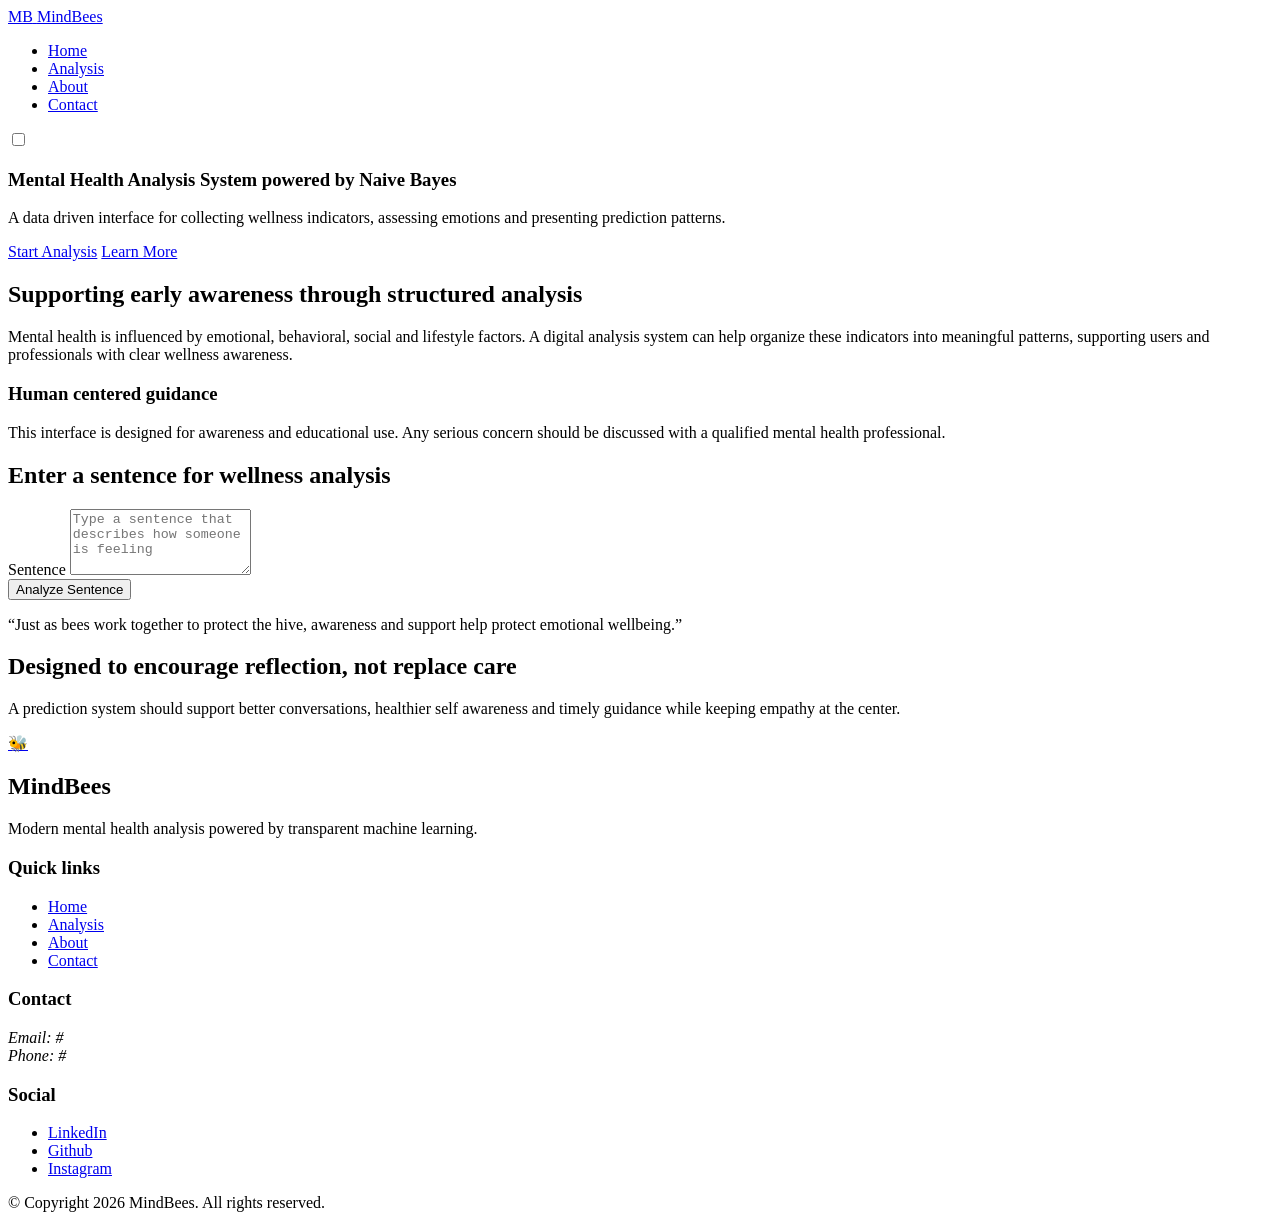
==== index.html @ 86366a74 "Git visibility fix No version changes - remains ad v1.4" ====
<!doctype html>
<html lang="en">
  <!-------------------- HEADER -------------------->
  <head>
    <meta charset="UTF-8" />
    <meta name="viewport" content="width=device-width, initial-scale=1.0" />
    <meta
      name="description"
      content="Mental Health Analysis System powered by a Naive Bayes Classifier."
    />
    <title>MindBees</title>
    <link rel="preconnect" href="https://fonts.googleapis.com" />
    <link rel="preconnect" href="https://fonts.gstatic.com" crossorigin />
    <link
      href="https://fonts.googleapis.com/css2?family=DynaPuff:wght@400..700&display=swap"
      rel="stylesheet"
    />
    <link rel="preconnect" href="https://fonts.googleapis.com" />
    <link rel="preconnect" href="https://fonts.gstatic.com" crossorigin />
    <link
      href="https://fonts.googleapis.com/css2?family=Poppins:ital,wght@0,100;0,200;0,300;0,400;0,500;0,600;0,700;0,800;0,900;1,100;1,200;1,300;1,400;1,500;1,600;1,700;1,800;1,900&display=swap"
      rel="stylesheet"
    />
    <link rel="stylesheet" href="style.css" />
    <link rel="stylesheet" href="media-queries.css" />
    <link rel="stylesheet" href="toggle-theme.css" />
  </head>
  <body>
    <header class="site-header">
      <nav class="nav container" aria-label="Main navigation">
        <a href="#" class="logo" aria-label="MindBees home">
          <span class="logo-mark" id="sarvam-main">MB</span>
          <span id="sarvam-main">MindBees</span>
        </a>

        <ul class="nav-links">
          <li><a href="#home">Home</a></li>
          <li><a href="#analysis">Analysis</a></li>
          <li><a href="#about">About</a></li>
          <li><a href="#contact">Contact</a></li>
        </ul>

        <input type="checkbox" id="theme-toggle" class="theme-toggle-input" />
        <label
          for="theme-toggle"
          class="theme-toggle-control"
          aria-label="Toggle dark theme"
        >
          <span class="theme-toggle-icon"></span>
        </label>
      </nav>
    </header>
    <!-------------------- BODY -------------------->
    <main>
      <section class="hero section" id="home">
        <div class="container hero-grid">
          <article class="hero-content">
            <h1>
              <span class="hover-letter">M</span
              ><span class="hover-letter">e</span
              ><span class="hover-letter">n</span
              ><span class="hover-letter">t</span
              ><span class="hover-letter">a</span
              ><span class="hover-letter">l</span>
              <span class="hover-letter">H</span
              ><span class="hover-letter">e</span
              ><span class="hover-letter">a</span
              ><span class="hover-letter">l</span
              ><span class="hover-letter">t</span
              ><span class="hover-letter">h</span>
              <span class="hover-letter">A</span
              ><span class="hover-letter">n</span
              ><span class="hover-letter">a</span
              ><span class="hover-letter">l</span
              ><span class="hover-letter">y</span
              ><span class="hover-letter">s</span
              ><span class="hover-letter">i</span
              ><span class="hover-letter">s</span>
              <span class="hover-letter">S</span
              ><span class="hover-letter">y</span
              ><span class="hover-letter">s</span
              ><span class="hover-letter">t</span
              ><span class="hover-letter">e</span
              ><span class="hover-letter">m</span>
              <span class="hover-letter">p</span
              ><span class="hover-letter">o</span
              ><span class="hover-letter">w</span
              ><span class="hover-letter">e</span
              ><span class="hover-letter">r</span
              ><span class="hover-letter">e</span
              ><span class="hover-letter">d</span>
              <span class="hover-letter">b</span
              ><span class="hover-letter">y</span>
              <span class="hover-letter">N</span
              ><span class="hover-letter">a</span
              ><span class="hover-letter">i</span
              ><span class="hover-letter">v</span
              ><span class="hover-letter">e</span>
              <span class="hover-letter">B</span
              ><span class="hover-letter">a</span
              ><span class="hover-letter">y</span
              ><span class="hover-letter">e</span
              ><span class="hover-letter">s</span>
            </h1>
            <p class="hero-text">
              A data driven interface for collecting wellness indicators,
              assessing emotions and presenting prediction patterns.
            </p>
            <div class="button-group">
              <a href="#analysis" class="btn btn-primary">Start Analysis</a>
              <a href="#about" class="btn btn-secondary">Learn More</a>
            </div>
          </article>
        </div>
      </section>

      <section class="section overview-section" id="about">
        <div class="container split-layout">
          <article class="content-block">
            <h2>
              <span class="hover-letter">S</span
              ><span class="hover-letter">u</span
              ><span class="hover-letter">p</span
              ><span class="hover-letter">p</span
              ><span class="hover-letter">o</span
              ><span class="hover-letter">r</span
              ><span class="hover-letter">t</span
              ><span class="hover-letter">i</span
              ><span class="hover-letter">n</span
              ><span class="hover-letter">g</span>
              <span class="hover-letter">e</span
              ><span class="hover-letter">a</span
              ><span class="hover-letter">r</span
              ><span class="hover-letter">l</span
              ><span class="hover-letter">y</span>
              <span class="hover-letter">a</span
              ><span class="hover-letter">w</span
              ><span class="hover-letter">a</span
              ><span class="hover-letter">r</span
              ><span class="hover-letter">e</span
              ><span class="hover-letter">n</span
              ><span class="hover-letter">e</span
              ><span class="hover-letter">s</span
              ><span class="hover-letter">s</span>
              <span class="hover-letter">t</span
              ><span class="hover-letter">h</span
              ><span class="hover-letter">r</span
              ><span class="hover-letter">o</span
              ><span class="hover-letter">u</span
              ><span class="hover-letter">g</span
              ><span class="hover-letter">h</span>
              <span class="hover-letter">s</span
              ><span class="hover-letter">t</span
              ><span class="hover-letter">r</span
              ><span class="hover-letter">u</span
              ><span class="hover-letter">c</span
              ><span class="hover-letter">t</span
              ><span class="hover-letter">u</span
              ><span class="hover-letter">r</span
              ><span class="hover-letter">e</span
              ><span class="hover-letter">d</span>
              <span class="hover-letter">a</span
              ><span class="hover-letter">n</span
              ><span class="hover-letter">a</span
              ><span class="hover-letter">l</span
              ><span class="hover-letter">y</span
              ><span class="hover-letter">s</span
              ><span class="hover-letter">i</span
              ><span class="hover-letter">s</span>
            </h2>
            <p>
              Mental health is influenced by emotional, behavioral, social and
              lifestyle factors. A digital analysis system can help organize
              these indicators into meaningful patterns, supporting users and
              professionals with clear wellness awareness.
            </p>
          </article>

          <aside class="wellness-note">
            <h3>Human centered guidance</h3>
            <p>
              This interface is designed for awareness and educational use. Any
              serious concern should be discussed with a qualified mental health
              professional.
            </p>
          </aside>
        </div>
      </section>

      <section class="section form-section" id="analysis">
        <div class="container analysis-grid">
          <article class="form-copy">
            <h2>
              <span class="hover-letter">E</span
              ><span class="hover-letter">n</span
              ><span class="hover-letter">t</span
              ><span class="hover-letter">e</span
              ><span class="hover-letter">r</span>
              <span class="hover-letter">a</span>
              <span class="hover-letter">s</span
              ><span class="hover-letter">e</span
              ><span class="hover-letter">n</span
              ><span class="hover-letter">t</span
              ><span class="hover-letter">e</span
              ><span class="hover-letter">n</span
              ><span class="hover-letter">c</span
              ><span class="hover-letter">e</span>
              <span class="hover-letter">f</span
              ><span class="hover-letter">o</span
              ><span class="hover-letter">r</span>
              <span class="hover-letter">w</span
              ><span class="hover-letter">e</span
              ><span class="hover-letter">l</span
              ><span class="hover-letter">l</span
              ><span class="hover-letter">n</span
              ><span class="hover-letter">e</span
              ><span class="hover-letter">s</span
              ><span class="hover-letter">s</span>
              <span class="hover-letter">a</span
              ><span class="hover-letter">n</span
              ><span class="hover-letter">a</span
              ><span class="hover-letter">l</span
              ><span class="hover-letter">y</span
              ><span class="hover-letter">s</span
              ><span class="hover-letter">i</span
              ><span class="hover-letter">s</span>
            </h2>
          </article>

          <article class="link-card">
            <form action="#" method="post" class="link-form">
              <div class="form-row">
                <label for="analysis-sentence">Sentence</label>
                <textarea
                  id="analysis-sentence"
                  name="analysis-sentence"
                  rows="4"
                  placeholder="Type a sentence that describes how someone is feeling"
                ></textarea>
              </div>

              <button type="submit" class="btn btn-primary form-button">
                Analyze Sentence
              </button>
            </form>
            <div class="analysis-result" aria-live="polite"></div>
          </article>
        </div>
      </section>

      <section class="section awareness-section">
        <div class="container awareness-grid">
          <article class="quote-card">
            <p>
              “Just as bees work together to protect the hive, awareness and
              support help protect emotional wellbeing.”
            </p>
          </article>

          <article class="awareness-card">
            <h2>
              <span class="hover-letter">D</span
              ><span class="hover-letter">e</span
              ><span class="hover-letter">s</span
              ><span class="hover-letter">i</span
              ><span class="hover-letter">g</span
              ><span class="hover-letter">n</span
              ><span class="hover-letter">e</span
              ><span class="hover-letter">d</span>
              <span class="hover-letter">t</span
              ><span class="hover-letter">o</span>
              <span class="hover-letter">e</span
              ><span class="hover-letter">n</span
              ><span class="hover-letter">c</span
              ><span class="hover-letter">o</span
              ><span class="hover-letter">u</span
              ><span class="hover-letter">r</span
              ><span class="hover-letter">a</span
              ><span class="hover-letter">g</span
              ><span class="hover-letter">e</span>
              <span class="hover-letter">r</span
              ><span class="hover-letter">e</span
              ><span class="hover-letter">f</span
              ><span class="hover-letter">l</span
              ><span class="hover-letter">e</span
              ><span class="hover-letter">c</span
              ><span class="hover-letter">t</span
              ><span class="hover-letter">i</span
              ><span class="hover-letter">o</span
              ><span class="hover-letter">n</span
              ><span class="hover-letter">,</span>
              <span class="hover-letter">n</span
              ><span class="hover-letter">o</span
              ><span class="hover-letter">t</span>
              <span class="hover-letter">r</span
              ><span class="hover-letter">e</span
              ><span class="hover-letter">p</span
              ><span class="hover-letter">l</span
              ><span class="hover-letter">a</span
              ><span class="hover-letter">c</span
              ><span class="hover-letter">e</span>
              <span class="hover-letter">c</span
              ><span class="hover-letter">a</span
              ><span class="hover-letter">r</span
              ><span class="hover-letter">e</span>
            </h2>
            <p>
              A prediction system should support better conversations, healthier
              self awareness and timely guidance while keeping empathy at the
              center.
            </p>
          </article>
        </div>
      </section>
    </main>

    <a href="#home" class="scroll-top" aria-label="Scroll to top">🐝</a>
    <!-------------------- FOOTER -------------------->
    <footer class="site-footer">
      <div class="container footer-grid">
        <section class="footer-brand">
          <h2>
            <span class="hover-letter">M</span
            ><span class="hover-letter">i</span
            ><span class="hover-letter">n</span
            ><span class="hover-letter">d</span
            ><span class="hover-letter">B</span
            ><span class="hover-letter">e</span
            ><span class="hover-letter">e</span
            ><span class="hover-letter">s</span>
          </h2>
          <p>
            Modern mental health analysis powered by transparent machine
            learning.
          </p>
        </section>

        <section>
          <h3>Quick links</h3>
          <ul class="footer-links">
            <li><a href="#home">Home</a></li>
            <li><a href="#analysis">Analysis</a></li>
            <li><a href="#about">About</a></li>
            <li><a href="#contact">Contact</a></li>
          </ul>
        </section>

        <section id="contact">
          <h3>Contact</h3>
          <address>
            Email: #<br />
            Phone: #
          </address>
        </section>

        <section>
          <h3>Social</h3>
          <ul class="footer-links">
            <li><a href="#">LinkedIn</a></li>
            <li><a href="#">Github</a></li>
            <li><a href="#">Instagram</a></li>
          </ul>
        </section>
      </div>

      <p class="copyright">© Copyright 2026 MindBees. All rights reserved.</p>
    </footer>
    <script src="script.js"></script>
  </body>
</html>
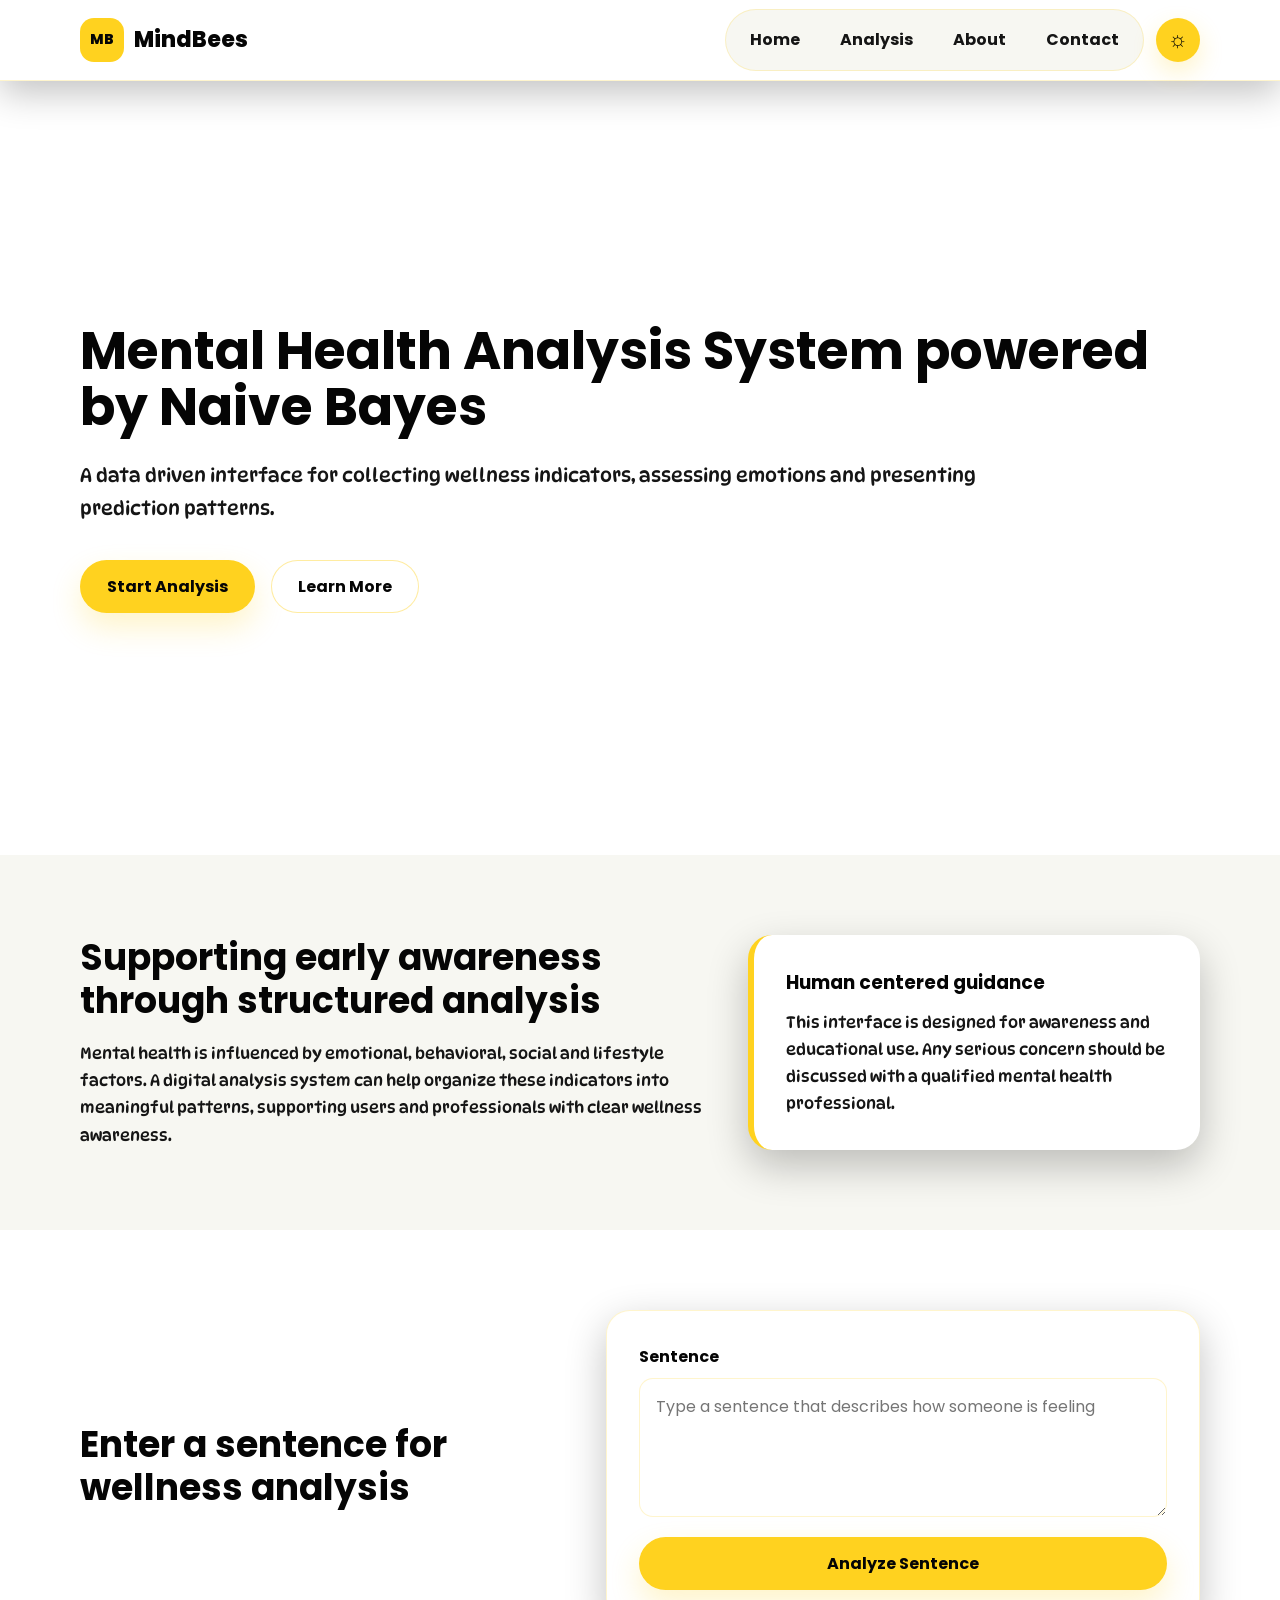
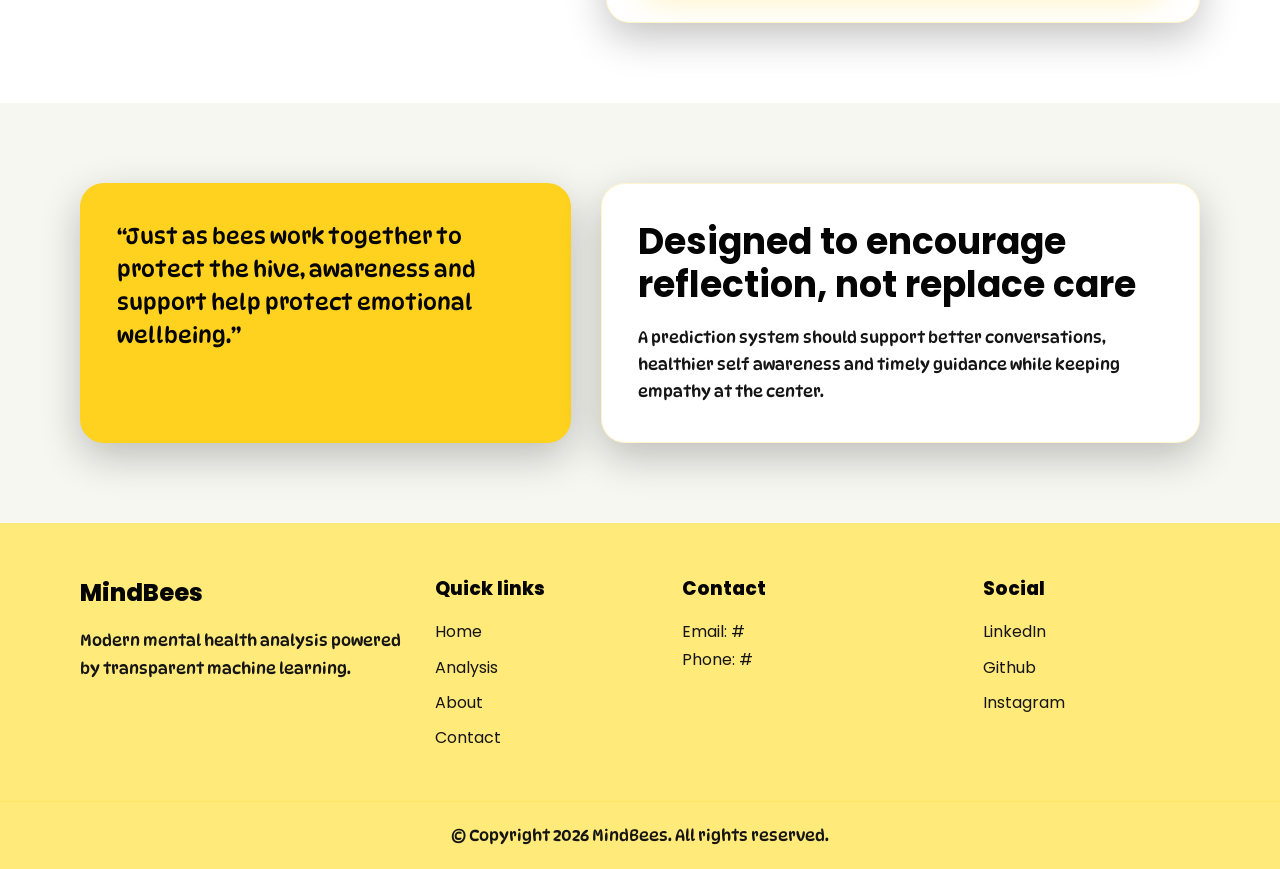
==== commit 11469f14: "Git visibility check -- v1.4 unchanged" ====
--- a/index.html
+++ b/index.html
@@ -21,9 +21,9 @@
       href="https://fonts.googleapis.com/css2?family=Poppins:ital,wght@0,100;0,200;0,300;0,400;0,500;0,600;0,700;0,800;0,900;1,100;1,200;1,300;1,400;1,500;1,600;1,700;1,800;1,900&display=swap"
       rel="stylesheet"
     />
-    <link rel="stylesheet" href="style.css" />
-    <link rel="stylesheet" href="media-queries.css" />
-    <link rel="stylesheet" href="toggle-theme.css" />
+    <link rel="stylesheet" href="FrontEnd/style.css" />
+    <link rel="stylesheet" href="FrontEnd/media-queries.css" />
+    <link rel="stylesheet" href="FrontEnd/toggle-theme.css" />
   </head>
   <body>
     <header class="site-header">
@@ -243,7 +243,7 @@
                 Analyze Sentence
               </button>
             </form>
-            <div class="analysis-result" aria-live="polite"></div>
+            <div class="analysis-result"></div>
           </article>
         </div>
       </section>
@@ -365,6 +365,6 @@
 
       <p class="copyright">© Copyright 2026 MindBees. All rights reserved.</p>
     </footer>
-    <script src="script.js"></script>
+    <script src="FrontEnd/script.js"></script>
   </body>
 </html>
--- a/FrontEnd/style.css
+++ b/FrontEnd/style.css
@@ -0,0 +1,559 @@
+/* -------------------- Initialization -------------------- */
+:root {
+    --color-black-primary: #050505;
+    --color-black-secondary: #151515;
+    --color-yellow-primary: #ffd21f;
+    --color-yellow-secondary: #ffea7a;
+    --color-yellow-peach-light: #ffea7a;
+    --color-white-primary: #ffffff;
+    --color-white-secondary: #f7f7f2;
+    --color-gray-primary: #d8d8cf;
+    --color-gray-secondary: #a9a99d;
+    --shadow-black-soft: rgba(0, 0, 0, 0.24);
+    --shadow-black-strong: rgba(0, 0, 0, 0.42);
+    --shadow-yellow-soft: rgba(255, 210, 31, 0.24);
+    --border-yellow-soft: rgba(255, 210, 31, 0.22);
+    --border-yellow-strong: rgba(255, 210, 31, 0.42);
+    --overlay-white-glass: rgba(255, 255, 255, 0.92);
+    --overlay-yellow-muted: rgba(255, 210, 31, 0.12);
+}
+/* -------------------- General Styles -------------------- */
+html {
+    font-size: 62.5%;
+    scroll-behavior: smooth;
+    font-family: 'Poppins', Arial, Helvetica, sans-serif;
+}
+
+*,
+*::before,
+*::after {
+    box-sizing: border-box;
+    margin: 0;
+    padding: 0;
+}
+
+body {
+    min-height: 100vh;
+    font-size: 1.6rem;
+    line-height: 1.7;
+    color: var(--color-black-secondary);
+    background: var(--color-white-primary);
+}
+
+a {
+    color: inherit;
+    text-decoration: none;
+}
+
+ul,
+ol {
+    list-style-position: inside;
+}
+p{
+    font-family: 'DynaPuff', cursive, Arial, Helvetica, sans-serif;
+}
+button,
+input,
+select,
+textarea {
+    font: inherit;
+}
+
+/* -------------------- Specific Styles -------------------- */
+.container {
+    width: 88%;
+    max-width: 118rem;
+    margin: 0 auto;
+}
+
+.section {
+    padding: 8rem 0;
+}
+
+.section-heading {
+    width: 62%;
+    margin-bottom: 4rem;
+}
+
+.section-heading h2,
+.content-block h2,
+.form-copy h2,
+.awareness-card h2 {
+    color: var(--color-black-primary);
+    font-size: 3.6rem;
+    line-height: 1.2;
+}
+
+h1 .hover-letter,
+h2 .hover-letter {
+    color: inherit;
+    transition: color 0.35s ease;
+}
+
+h1:hover .hover-letter,
+h2:hover .hover-letter {
+    color: var(--color-yellow-primary);
+}
+
+.hover-letter:nth-child(1) { transition-delay: 0s; }
+.hover-letter:nth-child(2) { transition-delay: 0.035s; }
+.hover-letter:nth-child(3) { transition-delay: 0.07s; }
+.hover-letter:nth-child(4) { transition-delay: 0.105s; }
+.hover-letter:nth-child(5) { transition-delay: 0.14s; }
+.hover-letter:nth-child(6) { transition-delay: 0.175s; }
+.hover-letter:nth-child(7) { transition-delay: 0.21s; }
+.hover-letter:nth-child(8) { transition-delay: 0.245s; }
+.hover-letter:nth-child(9) { transition-delay: 0.28s; }
+.hover-letter:nth-child(10) { transition-delay: 0.315s; }
+.hover-letter:nth-child(11) { transition-delay: 0.35s; }
+.hover-letter:nth-child(12) { transition-delay: 0.385s; }
+.hover-letter:nth-child(13) { transition-delay: 0.42s; }
+.hover-letter:nth-child(14) { transition-delay: 0.455s; }
+.hover-letter:nth-child(15) { transition-delay: 0.49s; }
+.hover-letter:nth-child(16) { transition-delay: 0.525s; }
+.hover-letter:nth-child(17) { transition-delay: 0.56s; }
+.hover-letter:nth-child(18) { transition-delay: 0.595s; }
+.hover-letter:nth-child(19) { transition-delay: 0.63s; }
+.hover-letter:nth-child(20) { transition-delay: 0.665s; }
+.hover-letter:nth-child(21) { transition-delay: 0.7s; }
+.hover-letter:nth-child(22) { transition-delay: 0.735s; }
+.hover-letter:nth-child(23) { transition-delay: 0.77s; }
+.hover-letter:nth-child(24) { transition-delay: 0.805s; }
+.hover-letter:nth-child(25) { transition-delay: 0.84s; }
+.hover-letter:nth-child(26) { transition-delay: 0.875s; }
+.hover-letter:nth-child(27) { transition-delay: 0.91s; }
+.hover-letter:nth-child(28) { transition-delay: 0.945s; }
+.hover-letter:nth-child(29) { transition-delay: 0.98s; }
+.hover-letter:nth-child(30) { transition-delay: 1.015s; }
+.hover-letter:nth-child(31) { transition-delay: 1.05s; }
+.hover-letter:nth-child(32) { transition-delay: 1.085s; }
+.hover-letter:nth-child(33) { transition-delay: 1.12s; }
+.hover-letter:nth-child(34) { transition-delay: 1.155s; }
+.hover-letter:nth-child(35) { transition-delay: 1.19s; }
+.hover-letter:nth-child(36) { transition-delay: 1.225s; }
+.hover-letter:nth-child(37) { transition-delay: 1.26s; }
+.hover-letter:nth-child(38) { transition-delay: 1.295s; }
+.hover-letter:nth-child(39) { transition-delay: 1.33s; }
+.hover-letter:nth-child(40) { transition-delay: 1.365s; }
+.hover-letter:nth-child(41) { transition-delay: 1.4s; }
+.hover-letter:nth-child(42) { transition-delay: 1.435s; }
+.hover-letter:nth-child(43) { transition-delay: 1.47s; }
+.hover-letter:nth-child(44) { transition-delay: 1.505s; }
+.hover-letter:nth-child(45) { transition-delay: 1.54s; }
+.hover-letter:nth-child(46) { transition-delay: 1.575s; }
+.hover-letter:nth-child(47) { transition-delay: 1.61s; }
+.hover-letter:nth-child(48) { transition-delay: 1.645s; }
+.hover-letter:nth-child(49) { transition-delay: 1.68s; }
+
+.btn {
+    display: inline-flex;
+    align-items: center;
+    justify-content: center;
+    min-height: 4.8rem;
+    padding: 1.2rem 2.6rem;
+    border: 0.1rem solid transparent;
+    border-radius: 999rem;
+    font-weight: 700;
+    transition: transform 0.3s ease, box-shadow 0.3s ease, background 0.3s ease, color 0.3s ease;
+}
+
+.btn:hover {
+    transform: translateY(-0.3rem);
+}
+
+.btn-primary {
+    color: var(--color-black-primary);
+    background: var(--color-yellow-primary);
+    box-shadow: 0 1.4rem 3rem var(--shadow-yellow-soft);
+}
+
+.btn-primary:hover {
+    box-shadow: 0 1.8rem 3.8rem var(--shadow-yellow-soft);
+}
+
+.btn-secondary {
+    color: var(--color-black-primary);
+    background: var(--color-white-primary);
+    border-color: var(--border-yellow-strong);
+}
+
+.btn-secondary:hover {
+    color: var(--color-black-primary);
+    background: var(--color-yellow-primary);
+}
+
+/* -------------------- Header Style -------------------- */
+.site-header {
+    position: sticky;
+    top: 0;
+    z-index: 10;
+    border-bottom: 0.1rem solid var(--border-yellow-soft);
+    background: var(--overlay-white-glass);
+    box-shadow: 0 1.2rem 3.6rem var(--shadow-black-soft);
+    backdrop-filter: blur(1.4rem);
+}
+
+.nav {
+    min-height: 8rem;
+    display: flex;
+    align-items: center;
+    justify-content: space-between;
+}
+
+.logo {
+    display: flex;
+    align-items: center;
+    gap: 1rem;
+    color: var(--color-black-primary);
+    font-size: 2.2rem;
+    font-weight: 800;
+    transition: color 0.3s ease;
+}
+
+.logo:hover {
+    color: var(--color-yellow-primary);
+}
+
+.logo-mark {
+    display: inline-flex;
+    align-items: center;
+    justify-content: center;
+    width: 4.4rem;
+    height: 4.4rem;
+    border-radius: 1.4rem;
+    color: var(--color-black-primary);
+    font-size: 1.4rem;
+    background: var(--color-yellow-primary);
+}
+
+.nav-links {
+    display: flex;
+    align-items: center;
+    gap: 0.8rem;
+    margin-left: auto;
+    list-style: none;
+    color: var(--color-black-secondary);
+    font-weight: 700;
+    padding: 0.8rem;
+    border: 0.1rem solid var(--border-yellow-soft);
+    border-radius: 999rem;
+    background: var(--color-white-secondary);
+}
+
+.nav-links a {
+    display: inline-flex;
+    align-items: center;
+    justify-content: center;
+    min-height: 3.8rem;
+    padding: 0.8rem 1.6rem;
+    border-radius: 999rem;
+    transition: background 0.3s ease, color 0.3s ease, box-shadow 0.3s ease;
+}
+
+.nav-links a:hover {
+    color: var(--color-black-primary);
+    background: var(--color-yellow-primary);
+    box-shadow: 0 0.8rem 2rem var(--shadow-yellow-soft);
+}
+
+/* -------------------- Hero Section -------------------- */
+.hero {
+    min-height: 86vh;
+    display: flex;
+    align-items: center;
+    background: var(--color-white-primary);
+}
+
+.hero-grid {
+    width: 72%;
+}
+
+.hero-content h1 {
+    color: var(--color-black-primary);
+    font-size: 5.8rem;
+    line-height: 1.08;
+}
+
+.hero-text {
+    width: 84%;
+    margin-top: 2.4rem;
+    color: var(--color-black-secondary);
+    font-size: 1.9rem;
+}
+
+.button-group {
+    display: flex;
+    gap: 1.6rem;
+    margin-top: 3.6rem;
+}
+
+/* -------------------- Overview Section -------------------- */
+.overview-section {
+    background: var(--color-white-secondary);
+}
+
+.split-layout {
+    display: grid;
+    grid-template-columns: 1fr 0.72fr;
+    gap: 4rem;
+    align-items: center;
+}
+
+.content-block p:last-child,
+.form-copy p,
+.awareness-card p {
+    margin-top: 1.8rem;
+    color: var(--color-black-secondary);
+}
+
+.wellness-note {
+    padding: 3.2rem;
+    border-left: 0.6rem solid var(--color-yellow-primary);
+    border-radius: 2.4rem;
+    background: var(--color-white-primary);
+    box-shadow: 0 1.6rem 4rem var(--shadow-black-soft);
+}
+
+.wellness-note h3,
+.awareness-card h2 {
+    color: var(--color-black-primary);
+}
+
+.wellness-note p {
+    margin-top: 1rem;
+    color: var(--color-black-secondary);
+}
+
+.link-card,
+.quote-card,
+.awareness-card {
+    border: 0.1rem solid var(--border-yellow-soft);
+    border-radius: 2.4rem;
+    background: var(--color-white-primary);
+    box-shadow: 0 1.4rem 4rem var(--shadow-black-soft);
+    transition: transform 0.3s ease, box-shadow 0.3s ease;
+}
+
+.link-card:hover,
+.quote-card:hover,
+.awareness-card:hover {
+    box-shadow: 0 2rem 5rem var(--shadow-black-strong);
+}
+
+/* -------------------- Link Section -------------------- */
+.form-section {
+    background: var(--color-white-primary);
+}
+
+.analysis-grid {
+    display: grid;
+    grid-template-columns: 0.8fr 1fr;
+    gap: 5rem;
+    align-items: center;
+}
+
+.link-card {
+    padding: 3.2rem;
+}
+
+.link-form {
+    display: grid;
+    gap: 2rem;
+}
+
+.form-row {
+    display: grid;
+    gap: 0.8rem;
+}
+
+.form-row label {
+    color: var(--color-black-primary);
+    font-weight: 700;
+}
+
+.form-row input,
+.form-row select,
+.form-row textarea {
+    width: 100%;
+    padding: 1.4rem 1.6rem;
+    border: 0.1rem solid var(--border-yellow-soft);
+    border-radius: 1.4rem;
+    color: var(--color-black-primary);
+    background: var(--color-white-primary);
+    outline: none;
+    transition: border-color 0.3s ease, box-shadow 0.3s ease;
+}
+
+.form-row input:focus,
+.form-row select:focus,
+.form-row textarea:focus {
+    border-color: var(--color-yellow-primary);
+    box-shadow: 0 0 0 0.4rem var(--overlay-yellow-muted);
+}
+
+.form-row textarea {
+    min-height: 12rem;
+    resize: vertical;
+}
+
+.form-button {
+    width: 100%;
+    cursor: pointer;
+}
+
+.analysis-result {
+    margin-top: 2rem;
+    padding: 1.4rem 1.6rem;
+    border: 0.1rem solid var(--border-yellow-soft);
+    border-radius: 1.4rem;
+    color: var(--color-black-primary);
+    background: var(--overlay-yellow-muted);
+}
+
+.analysis-result:empty {
+    display: none;
+}
+
+.analysis-result[data-type="error"] {
+    border-color: rgba(190, 42, 42, 0.45);
+    background: rgba(190, 42, 42, 0.1);
+}
+
+/* -------------------- Awareness Section -------------------- */
+.awareness-section {
+    background: var(--color-white-secondary);
+}
+
+.awareness-grid {
+    display: grid;
+    grid-template-columns: 0.9fr 1.1fr;
+    gap: 3rem;
+    align-items: stretch;
+}
+
+.quote-card,
+.awareness-card {
+    padding: 3.6rem;
+}
+
+.quote-card {
+    display: flex;
+    flex-direction: column;
+    justify-content: space-between;
+    color: var(--color-black-primary);
+    background: var(--color-yellow-primary);
+}
+
+.quote-card p {
+    font-size: 2.2rem;
+    line-height: 1.5;
+}
+
+.quote-card span {
+    margin-top: 2.4rem;
+    font-weight: 700;
+}
+
+/* -------------------- Back to Top -------------------- */
+.scroll-top {
+    position: fixed;
+    right: 2.4rem;
+    bottom: 2.4rem;
+    z-index: 20;
+    display: inline-flex;
+    align-items: center;
+    justify-content: center;
+    width: 4.2rem;
+    height: 4.2rem;
+    border: 0.1rem solid var(--border-yellow-strong);
+    border-radius: 1.2rem;
+    color: var(--color-black-primary);
+    font-size: 2rem;
+    font-weight: 800;
+    background: var(--color-yellow-primary);
+    box-shadow: 0 1.4rem 3rem var(--shadow-yellow-soft);
+    opacity: 1;
+    transform: translateY(0);
+    transition: box-shadow 0.3s ease, background 0.3s ease;
+}
+
+.scroll-top:hover,
+.scroll-top:active {
+    color: var(--color-black-primary);
+    background: var(--color-yellow-primary);
+    box-shadow: 0 1.4rem 3rem var(--shadow-yellow-soft);
+}
+
+@supports (animation-timeline: scroll(root)) {
+    .scroll-top {
+        opacity: 0;
+        transform: translateY(2rem);
+        animation: show-scroll-top linear both;
+        animation-timeline: scroll(root);
+        animation-range: 0 18vh;
+    }
+}
+
+@keyframes show-scroll-top {
+    from {
+        opacity: 0;
+        transform: translateY(2rem);
+    }
+
+    to {
+        opacity: 1;
+        transform: translateY(0);
+    }
+}
+
+/* -------------------- Footer Styles -------------------- */
+.site-footer {
+    color: var(--color-black-secondary);
+    background: var(--color-yellow-peach-light);
+}
+
+.footer-grid {
+    display: grid;
+    grid-template-columns: 1.4fr 0.7fr 1fr 0.7fr;
+    gap: 3rem;
+    padding: 5rem 0;
+}
+
+.footer-grid h2,
+.footer-grid h3 {
+    color: var(--color-black-primary);
+    font-weight: 800;
+    margin-bottom: 1.4rem;
+}
+
+.footer-brand p,
+address,
+.footer-links {
+    color: var(--color-black-secondary);
+    font-style: normal;
+}
+
+.footer-links {
+    display: grid;
+    gap: 0.8rem;
+    list-style: none;
+}
+
+.footer-links a {
+    display: inline-block;
+    transition: color 0.3s ease, text-shadow 0.3s ease, transform 0.3s ease;
+}
+
+.footer-links a:hover,
+.footer-links a:active {
+    color: var(--color-black-primary);
+    text-shadow: 0.03rem 0 0 currentColor, -0.03rem 0 0 currentColor;
+    transform: translateX(0.2rem);
+}
+
+.copyright {
+    padding: 2rem 0;
+    border-top: 0.1rem solid var(--border-yellow-soft);
+    text-align: center;
+    color: var(--color-black-secondary);
+}
--- a/FrontEnd/media-queries.css
+++ b/FrontEnd/media-queries.css
@@ -0,0 +1,167 @@
+/* -------------------- Responsive Media Queries -------------------- */
+
+@media (max-width: 1536px) {
+    .container {
+        max-width: 112rem;
+    }
+
+    .hero-grid {
+        width: 78%;
+    }
+}
+
+@media (max-width: 1280px) {
+    .container {
+        width: 90%;
+    }
+
+    .section-heading {
+        width: 72%;
+    }
+
+    .hero-content h1 {
+        font-size: 5.2rem;
+    }
+
+    .footer-grid {
+        grid-template-columns: 1.2fr 0.8fr 1fr 0.8fr;
+    }
+}
+
+@media (max-width: 1024px) {
+    .section {
+        padding: 6rem 0;
+    }
+
+    .section-heading,
+    .hero-text {
+        width: 100%;
+    }
+
+    .hero-grid {
+        width: 90%;
+    }
+
+    .split-layout,
+    .analysis-grid,
+    .awareness-grid {
+        grid-template-columns: 1fr;
+    }
+
+    .hero {
+        min-height: 72vh;
+    }
+
+    .hero-content h1 {
+        font-size: 4.6rem;
+    }
+
+    .footer-grid {
+        grid-template-columns: repeat(2, 1fr);
+    }
+}
+
+@media (max-width: 775px) {
+    .nav {
+        min-height: auto;
+        flex-direction: column;
+        gap: 1.6rem;
+        padding: 1.6rem 0;
+    }
+
+    .nav-links {
+        width: 100%;
+        margin-left: 0;
+        justify-content: center;
+        flex-wrap: wrap;
+        border-radius: 1.6rem;
+    }
+
+    .hero {
+        min-height: auto;
+    }
+
+    .hero-content h1 {
+        font-size: 3.8rem;
+    }
+
+    .hero-text {
+        font-size: 1.7rem;
+    }
+
+    .button-group {
+        flex-wrap: wrap;
+    }
+
+    .wellness-note,
+    .link-card,
+    .quote-card,
+    .awareness-card {
+        padding: 2.6rem;
+    }
+
+    .footer-grid {
+        grid-template-columns: 1fr;
+    }
+}
+
+@media (max-width: 575px) {
+    html {
+        font-size: 56.25%;
+    }
+
+    .container {
+        width: 92%;
+    }
+
+    .section {
+        padding: 4.8rem 0;
+    }
+
+    .section-heading h2,
+    .content-block h2,
+    .form-copy h2,
+    .awareness-card h2 {
+        font-size: 3rem;
+    }
+
+    .logo {
+        font-size: 2rem;
+    }
+
+    .nav-links {
+        gap: 0.4rem;
+        padding: 0.6rem;
+    }
+
+    .nav-links a {
+        min-height: 3.6rem;
+        padding: 0.7rem 1.2rem;
+    }
+
+    .hero-content h1 {
+        font-size: 3.2rem;
+    }
+
+    .button-group,
+    .btn {
+        width: 100%;
+    }
+
+    .wellness-note,
+    .link-card,
+    .quote-card,
+    .awareness-card {
+        border-radius: 1.8rem;
+        padding: 2rem;
+    }
+
+    .quote-card p {
+        font-size: 1.9rem;
+    }
+
+    .scroll-top {
+        right: 1.6rem;
+        bottom: 1.6rem;
+    }
+}
--- a/FrontEnd/toggle-theme.css
+++ b/FrontEnd/toggle-theme.css
@@ -0,0 +1,115 @@
+/* -------------------- Theme Toggle -------------------- */
+
+.theme-toggle-input {
+    position: absolute;
+    width: 0.1rem;
+    height: 0.1rem;
+    opacity: 0;
+    pointer-events: none;
+}
+
+.theme-toggle-control {
+    position: relative;
+    display: inline-flex;
+    align-items: center;
+    justify-content: center;
+    flex: 0 0 auto;
+    width: 4.4rem;
+    height: 4.4rem;
+    margin-left: 1.2rem;
+    border: 0.1rem solid var(--border-yellow-strong);
+    border-radius: 50%;
+    color: var(--color-black-primary);
+    background: var(--color-yellow-primary);
+    box-shadow: 0 1rem 2.4rem var(--shadow-yellow-soft);
+    cursor: pointer;
+    transition: background 0.08s ease, box-shadow 0.08s ease, color 0.08s ease;
+}
+
+.theme-toggle-control:hover {
+    box-shadow: 0 1.4rem 3rem var(--shadow-yellow-soft);
+}
+
+.theme-toggle-icon::before {
+    content: "☼";
+    display: block;
+    font-size: 2.2rem;
+    line-height: 1;
+    transition: transform 0.08s ease;
+}
+
+body,
+.site-header,
+.nav-links,
+.hero,
+.overview-section,
+.form-section,
+.awareness-section,
+.wellness-note,
+.link-card,
+.quote-card,
+.awareness-card,
+.site-footer,
+.btn,
+.form-row input,
+.form-row select,
+.form-row textarea {
+    transition:
+        background 0.08s ease,
+        color 0.08s ease,
+        border-color 0.08s ease,
+        box-shadow 0.08s ease;
+}
+
+.theme-toggle-input:checked + .theme-toggle-control .theme-toggle-icon::before {
+    content: "⏾";
+    transform: rotate(-10deg);
+}
+
+body:has(.theme-toggle-input:checked) {
+    --color-black-primary: #f7f7f2;
+    --color-black-secondary: #d8deea;
+    --color-white-primary: #08111f;
+    --color-white-secondary: #101c2e;
+    --color-gray-primary: #253149;
+    --color-gray-secondary: #9aa8bd;
+    --shadow-black-soft: rgba(0, 0, 0, 0.42);
+    --shadow-black-strong: rgba(0, 0, 0, 0.64);
+    --overlay-white-glass: rgba(8, 17, 31, 0.92);
+    --overlay-yellow-muted: rgba(255, 210, 31, 0.18);
+}
+
+body:has(.theme-toggle-input:checked) .btn-primary,
+body:has(.theme-toggle-input:checked) .logo-mark,
+body:has(.theme-toggle-input:checked) .quote-card,
+body:has(.theme-toggle-input:checked) .scroll-top,
+body:has(.theme-toggle-input:checked) .theme-toggle-control {
+    color: #050505;
+}
+
+body:has(.theme-toggle-input:checked) .btn-secondary {
+    background: #15243a;
+}
+
+body:has(.theme-toggle-input:checked) .nav-links a:hover {
+    color: #050505;
+}
+
+body:has(.theme-toggle-input:checked) .site-footer,
+body:has(.theme-toggle-input:checked) .footer-grid h2,
+body:has(.theme-toggle-input:checked) .footer-grid h3,
+body:has(.theme-toggle-input:checked) .footer-brand p,
+body:has(.theme-toggle-input:checked) address,
+body:has(.theme-toggle-input:checked) .footer-links,
+body:has(.theme-toggle-input:checked) .footer-links a,
+body:has(.theme-toggle-input:checked) .footer-links a:hover,
+body:has(.theme-toggle-input:checked) .footer-links a:active,
+body:has(.theme-toggle-input:checked) .copyright {
+    color: #050505;
+}
+
+@media (max-width: 775px) {
+    .theme-toggle-control {
+        margin-left: 0;
+    }
+}
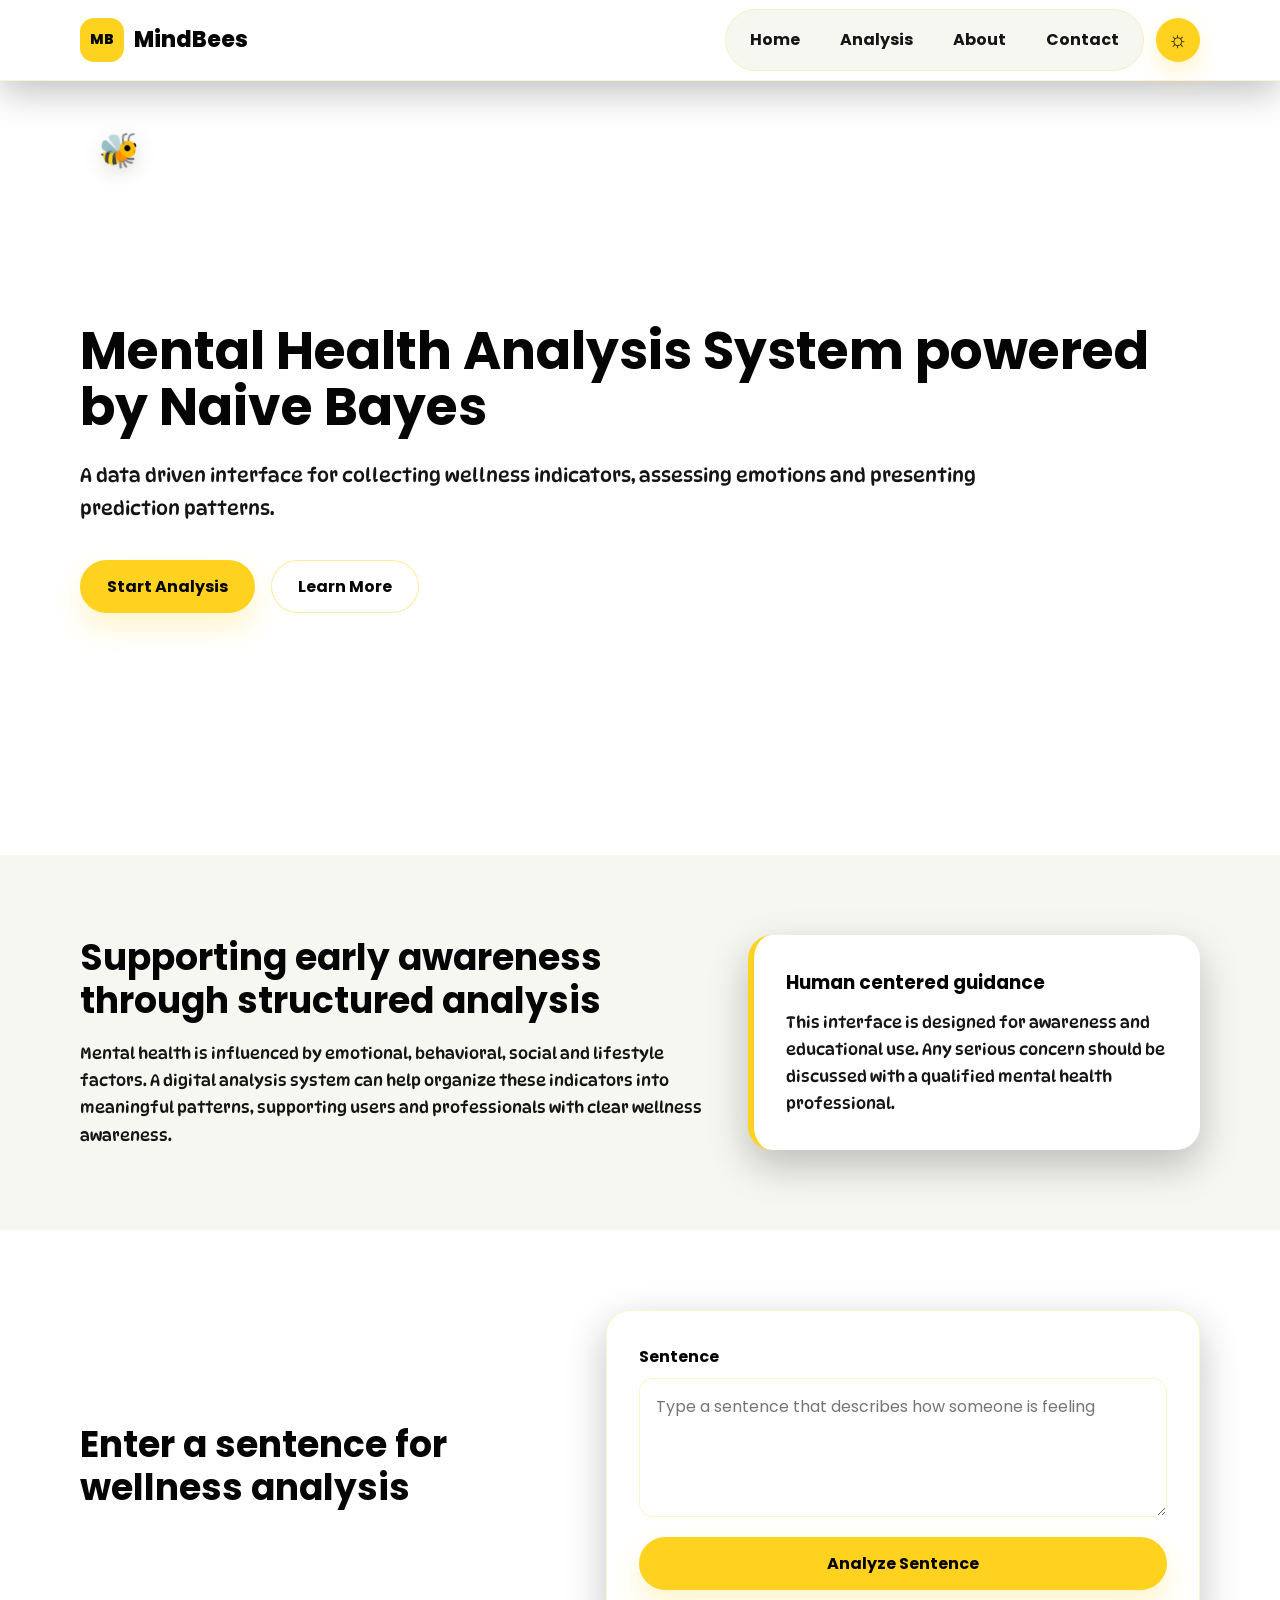
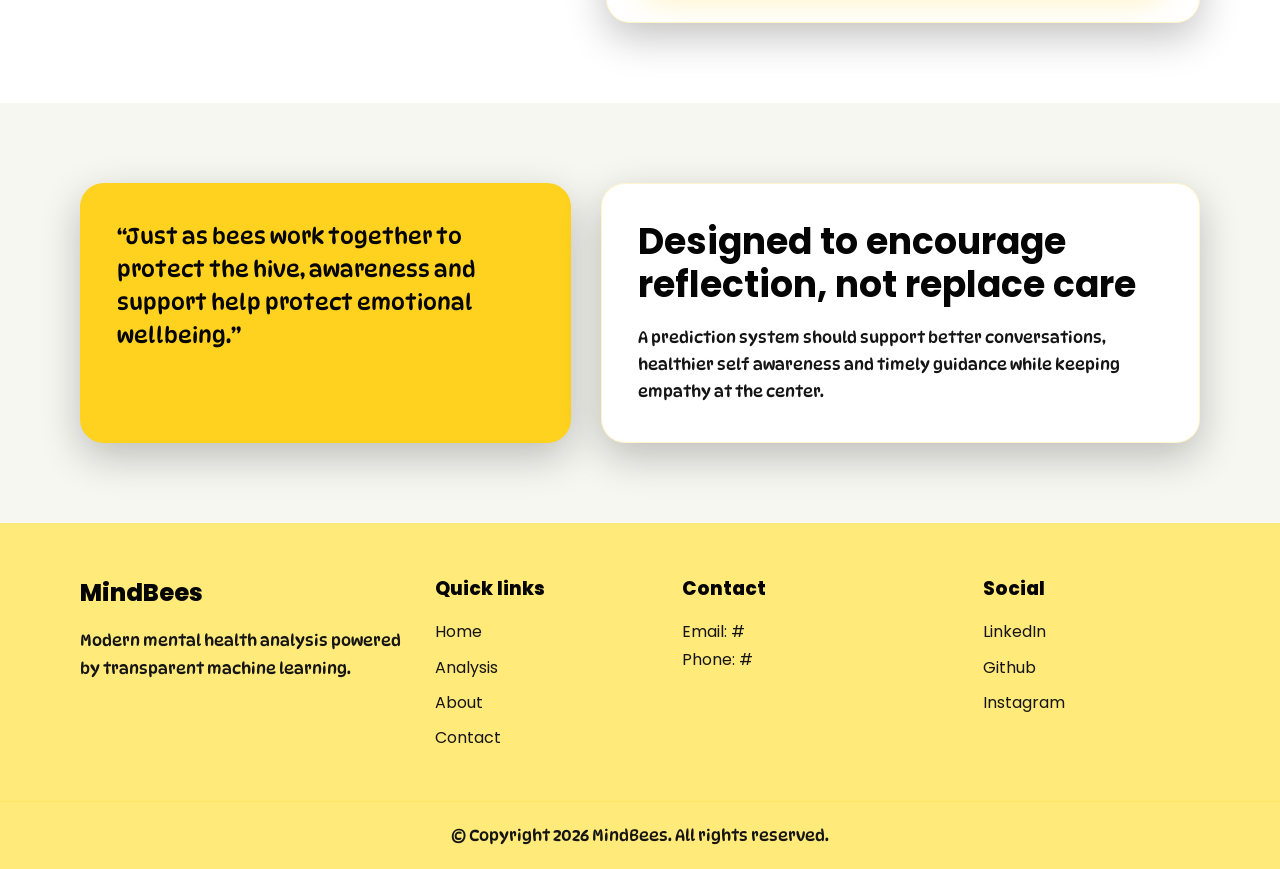
==== commit 21506b25: "Bee added WORKS OUT OF SKILL BOUND LOL -- v1.5" ====
--- a/index.html
+++ b/index.html
@@ -21,11 +21,15 @@
       href="https://fonts.googleapis.com/css2?family=Poppins:ital,wght@0,100;0,200;0,300;0,400;0,500;0,600;0,700;0,800;0,900;1,100;1,200;1,300;1,400;1,500;1,600;1,700;1,800;1,900&display=swap"
       rel="stylesheet"
     />
-    <link rel="stylesheet" href="FrontEnd/style.css" />
-    <link rel="stylesheet" href="FrontEnd/media-queries.css" />
-    <link rel="stylesheet" href="FrontEnd/toggle-theme.css" />
+    <link rel="stylesheet" href="./FrontEnd/style.css" />
+    <link rel="stylesheet" href="./FrontEnd/media-queries.css" />
+    <link rel="stylesheet" href="./FrontEnd/toggle-theme.css" />
+    <link rel="stylesheet" href="./FrontEnd/bee.css" />
   </head>
   <body>
+    <div class="bee-mascot" aria-label="Floating bee mascot" role="button">
+      <span class="bee-mascot__emoji" aria-hidden="true">🐝</span>
+    </div>
     <header class="site-header">
       <nav class="nav container" aria-label="Main navigation">
         <a href="#" class="logo" aria-label="MindBees home">
@@ -365,6 +369,7 @@
 
       <p class="copyright">© Copyright 2026 MindBees. All rights reserved.</p>
     </footer>
-    <script src="FrontEnd/script.js"></script>
+    <script src="./FrontEnd/script.js"></script>
+    <script src="./FrontEnd/beeMove.js"></script>
   </body>
 </html>
--- a/FrontEnd/style.css
+++ b/FrontEnd/style.css
@@ -96,54 +96,54 @@
 }
 
 .hover-letter:nth-child(1) { transition-delay: 0s; }
-.hover-letter:nth-child(2) { transition-delay: 0.035s; }
-.hover-letter:nth-child(3) { transition-delay: 0.07s; }
-.hover-letter:nth-child(4) { transition-delay: 0.105s; }
-.hover-letter:nth-child(5) { transition-delay: 0.14s; }
-.hover-letter:nth-child(6) { transition-delay: 0.175s; }
-.hover-letter:nth-child(7) { transition-delay: 0.21s; }
-.hover-letter:nth-child(8) { transition-delay: 0.245s; }
-.hover-letter:nth-child(9) { transition-delay: 0.28s; }
-.hover-letter:nth-child(10) { transition-delay: 0.315s; }
-.hover-letter:nth-child(11) { transition-delay: 0.35s; }
-.hover-letter:nth-child(12) { transition-delay: 0.385s; }
-.hover-letter:nth-child(13) { transition-delay: 0.42s; }
-.hover-letter:nth-child(14) { transition-delay: 0.455s; }
-.hover-letter:nth-child(15) { transition-delay: 0.49s; }
-.hover-letter:nth-child(16) { transition-delay: 0.525s; }
-.hover-letter:nth-child(17) { transition-delay: 0.56s; }
-.hover-letter:nth-child(18) { transition-delay: 0.595s; }
-.hover-letter:nth-child(19) { transition-delay: 0.63s; }
-.hover-letter:nth-child(20) { transition-delay: 0.665s; }
-.hover-letter:nth-child(21) { transition-delay: 0.7s; }
-.hover-letter:nth-child(22) { transition-delay: 0.735s; }
-.hover-letter:nth-child(23) { transition-delay: 0.77s; }
-.hover-letter:nth-child(24) { transition-delay: 0.805s; }
-.hover-letter:nth-child(25) { transition-delay: 0.84s; }
-.hover-letter:nth-child(26) { transition-delay: 0.875s; }
-.hover-letter:nth-child(27) { transition-delay: 0.91s; }
-.hover-letter:nth-child(28) { transition-delay: 0.945s; }
-.hover-letter:nth-child(29) { transition-delay: 0.98s; }
-.hover-letter:nth-child(30) { transition-delay: 1.015s; }
-.hover-letter:nth-child(31) { transition-delay: 1.05s; }
-.hover-letter:nth-child(32) { transition-delay: 1.085s; }
-.hover-letter:nth-child(33) { transition-delay: 1.12s; }
-.hover-letter:nth-child(34) { transition-delay: 1.155s; }
-.hover-letter:nth-child(35) { transition-delay: 1.19s; }
-.hover-letter:nth-child(36) { transition-delay: 1.225s; }
-.hover-letter:nth-child(37) { transition-delay: 1.26s; }
-.hover-letter:nth-child(38) { transition-delay: 1.295s; }
-.hover-letter:nth-child(39) { transition-delay: 1.33s; }
-.hover-letter:nth-child(40) { transition-delay: 1.365s; }
-.hover-letter:nth-child(41) { transition-delay: 1.4s; }
-.hover-letter:nth-child(42) { transition-delay: 1.435s; }
-.hover-letter:nth-child(43) { transition-delay: 1.47s; }
-.hover-letter:nth-child(44) { transition-delay: 1.505s; }
-.hover-letter:nth-child(45) { transition-delay: 1.54s; }
-.hover-letter:nth-child(46) { transition-delay: 1.575s; }
-.hover-letter:nth-child(47) { transition-delay: 1.61s; }
-.hover-letter:nth-child(48) { transition-delay: 1.645s; }
-.hover-letter:nth-child(49) { transition-delay: 1.68s; }
+.hover-letter:nth-child(2) { transition-delay: 0.0175s; }
+.hover-letter:nth-child(3) { transition-delay: 0.035s; }
+.hover-letter:nth-child(4) { transition-delay: 0.0525s; }
+.hover-letter:nth-child(5) { transition-delay: 0.07s; }
+.hover-letter:nth-child(6) { transition-delay: 0.0875s; }
+.hover-letter:nth-child(7) { transition-delay: 0.105s; }
+.hover-letter:nth-child(8) { transition-delay: 0.1225s; }
+.hover-letter:nth-child(9) { transition-delay: 0.14s; }
+.hover-letter:nth-child(10) { transition-delay: 0.1575s; }
+.hover-letter:nth-child(11) { transition-delay: 0.175s; }
+.hover-letter:nth-child(12) { transition-delay: 0.1925s; }
+.hover-letter:nth-child(13) { transition-delay: 0.21s; }
+.hover-letter:nth-child(14) { transition-delay: 0.2275s; }
+.hover-letter:nth-child(15) { transition-delay: 0.245s; }
+.hover-letter:nth-child(16) { transition-delay: 0.2625s; }
+.hover-letter:nth-child(17) { transition-delay: 0.28s; }
+.hover-letter:nth-child(18) { transition-delay: 0.2975s; }
+.hover-letter:nth-child(19) { transition-delay: 0.315s; }
+.hover-letter:nth-child(20) { transition-delay: 0.3325s; }
+.hover-letter:nth-child(21) { transition-delay: 0.35s; }
+.hover-letter:nth-child(22) { transition-delay: 0.3675s; }
+.hover-letter:nth-child(23) { transition-delay: 0.385s; }
+.hover-letter:nth-child(24) { transition-delay: 0.4025s; }
+.hover-letter:nth-child(25) { transition-delay: 0.42s; }
+.hover-letter:nth-child(26) { transition-delay: 0.4375s; }
+.hover-letter:nth-child(27) { transition-delay: 0.455s; }
+.hover-letter:nth-child(28) { transition-delay: 0.4725s; }
+.hover-letter:nth-child(29) { transition-delay: 0.49s; }
+.hover-letter:nth-child(30) { transition-delay: 0.5075s; }
+.hover-letter:nth-child(31) { transition-delay: 0.525s; }
+.hover-letter:nth-child(32) { transition-delay: 0.5425s; }
+.hover-letter:nth-child(33) { transition-delay: 0.56s; }
+.hover-letter:nth-child(34) { transition-delay: 0.5775s; }
+.hover-letter:nth-child(35) { transition-delay: 0.595s; }
+.hover-letter:nth-child(36) { transition-delay: 0.6125s; }
+.hover-letter:nth-child(37) { transition-delay: 0.63s; }
+.hover-letter:nth-child(38) { transition-delay: 0.6475s; }
+.hover-letter:nth-child(39) { transition-delay: 0.665s; }
+.hover-letter:nth-child(40) { transition-delay: 0.6825s; }
+.hover-letter:nth-child(41) { transition-delay: 0.7s; }
+.hover-letter:nth-child(42) { transition-delay: 0.7175s; }
+.hover-letter:nth-child(43) { transition-delay: 0.735s; }
+.hover-letter:nth-child(44) { transition-delay: 0.7525s; }
+.hover-letter:nth-child(45) { transition-delay: 0.77s; }
+.hover-letter:nth-child(46) { transition-delay: 0.7875s; }
+.hover-letter:nth-child(47) { transition-delay: 0.805s; }
+.hover-letter:nth-child(48) { transition-delay: 0.8225s; }
+.hover-letter:nth-child(49) { transition-delay: 0.84s; }
 
 .btn {
     display: inline-flex;
--- a/FrontEnd/bee.css
+++ b/FrontEnd/bee.css
@@ -0,0 +1,97 @@
+/* ========== BEE MASCOT MAIN CONTAINER ========== */
+.bee-mascot {
+  /* Custom variables for bee position and rotation */
+  --bee-x: 24px;           /* Horizontal position */
+  --bee-y: 24px;           /* Vertical position */
+  --bee-tilt: 0deg;        /* Rotation angle */
+  --bee-face: 1;           /* Face direction (1 = right, -1 = left) */
+
+  /* Position the bee on the screen */
+  position: fixed;
+  left: 0;
+  top: 0;
+  z-index: 9999;           /* Keep bee on top of everything */
+
+  /* Bee size (responsive to screen size) */
+  width: clamp(2.75rem, 5vw, 4.25rem);
+  height: clamp(2.75rem, 5vw, 4.25rem);
+
+  /* Center content inside the bee container */
+  display: grid;
+  place-items: center;
+
+  user-select: none;       /* Prevent text selection */
+
+  /* Shadow effect */
+  filter: drop-shadow(0 0.55rem 1rem rgba(33, 24, 6, 0.16));
+
+  /* Move bee to position and tilt it */
+  transform:
+    translate3d(var(--bee-x), var(--bee-y), 0)
+    rotate(var(--bee-tilt));
+  transform-origin: center;
+
+  /* Smooth shadow transition on hover */
+  transition: filter 260ms ease;
+
+  /* Better performance for frequent transforms */
+  will-change: transform;
+}
+
+/* ========== BEE EMOJI STYLING ========== */
+.bee-mascot__emoji {
+  display: block;
+
+  /* Bee emoji size (responsive) */
+  font-size: clamp(2rem, 4vw, 3.35rem);
+  line-height: 1;
+
+  /* Make bee bob up and down */
+  animation: bee-bob 2.4s ease-in-out infinite;
+
+  /* Flip bee left/right and scale on hover */
+  transform: scaleX(var(--bee-face)) scale(var(--bee-hover-scale, 1));
+  transform-origin: center;
+
+  /* Smooth animation when scaling */
+  transition: transform 220ms cubic-bezier(0.22, 1, 0.36, 1);
+}
+
+/* ========== BEE HOVER EFFECT ========== */
+.bee-mascot:hover {
+  /* Enlarge bee slightly on hover */
+  --bee-hover-scale: 1.08;
+
+  /* Add glow effect when hovering */
+  filter:
+    drop-shadow(0 0.65rem 1rem rgba(33, 24, 6, 0.38))
+    drop-shadow(0 0 0.8rem rgba(255, 210, 87, 0.64));
+}
+
+/* ========== BOBBING ANIMATION ========== */
+/* Makes the bee gently bob up and down */
+@keyframes bee-bob {
+  0%,
+  100% {
+    /* Start and end position: slightly up */
+    translate: 0 -0.12rem;
+  }
+
+  50% {
+    /* Middle position: slightly down */
+    translate: 0 0.18rem;
+  }
+}
+
+/* ========== ACCESSIBILITY ========== */
+/* For users who prefer reduced motion (accessibility feature) */
+@media (prefers-reduced-motion: reduce) {
+  .bee-mascot,
+  .bee-mascot__emoji {
+    /* Disable animations for users sensitive to motion */
+    animation: none;
+
+    /* Make transitions instant instead of smooth */
+    transition-duration: 0.01ms;
+  }
+}
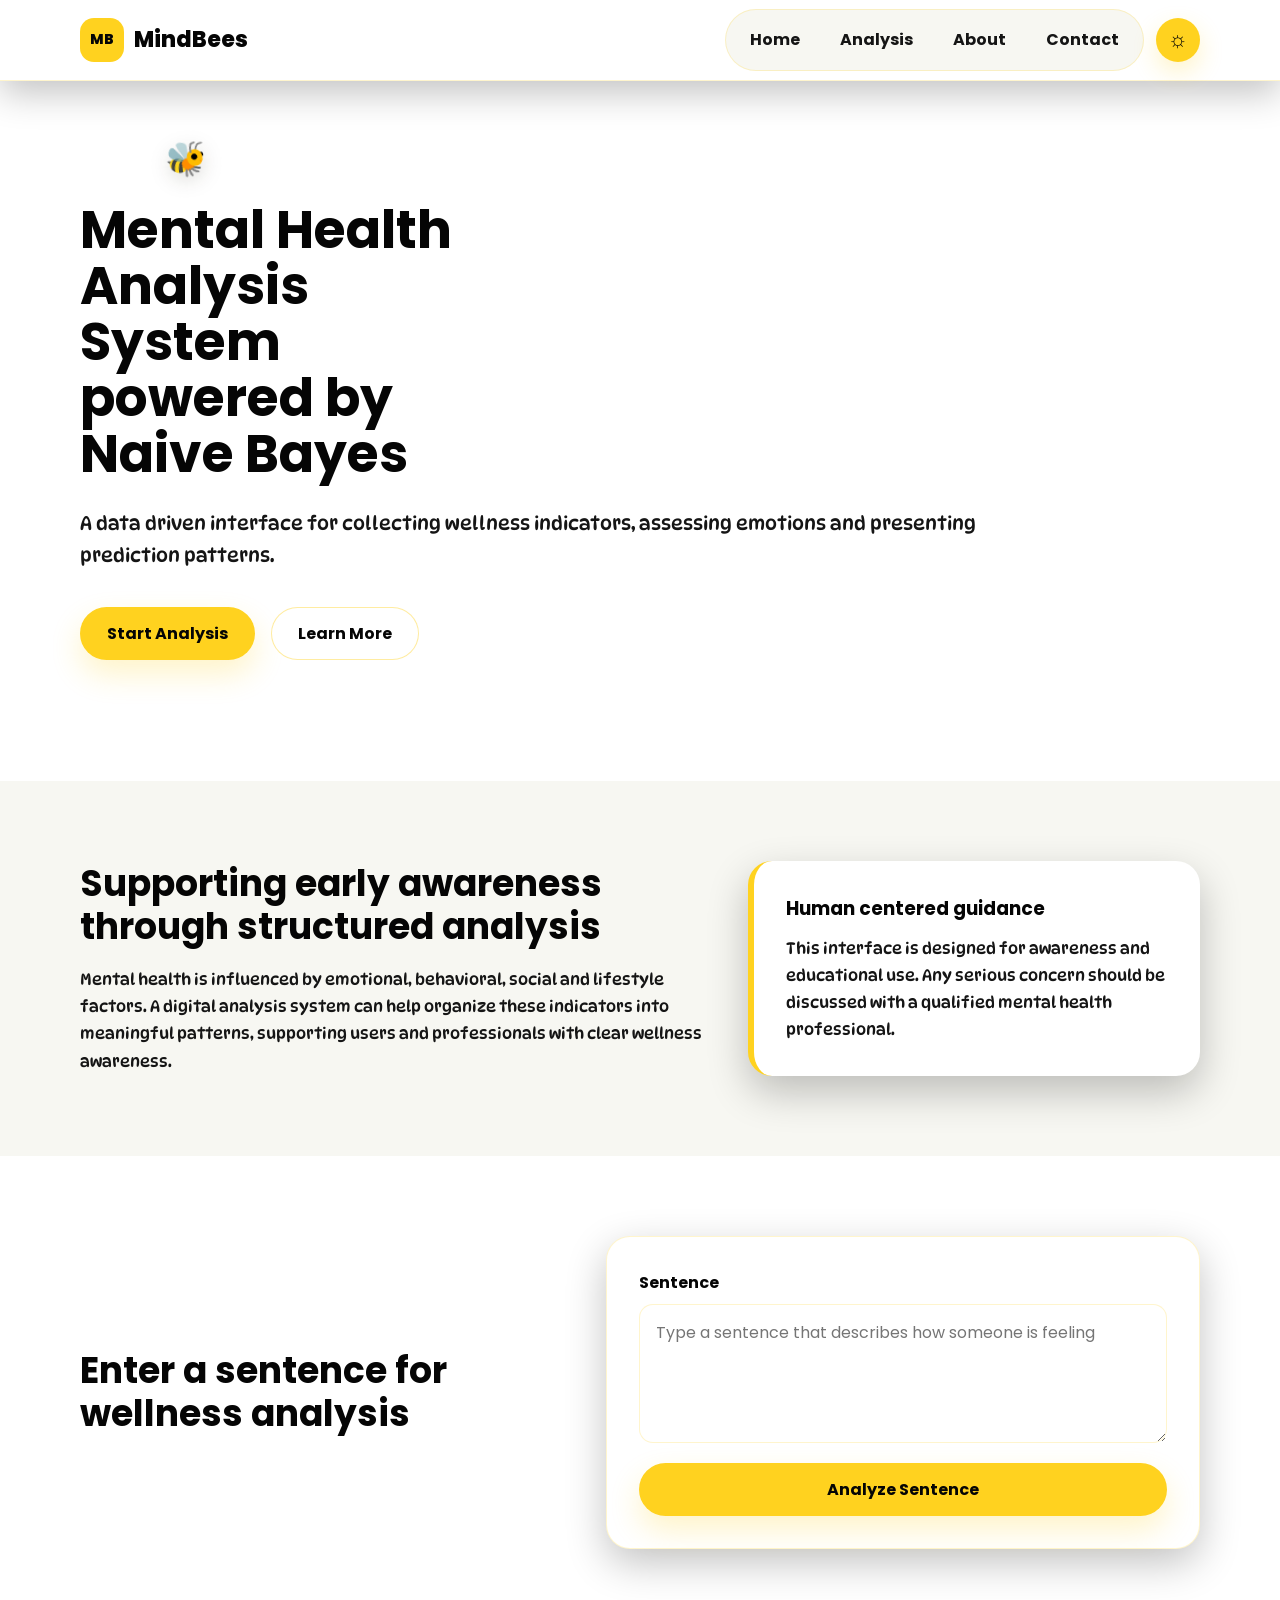
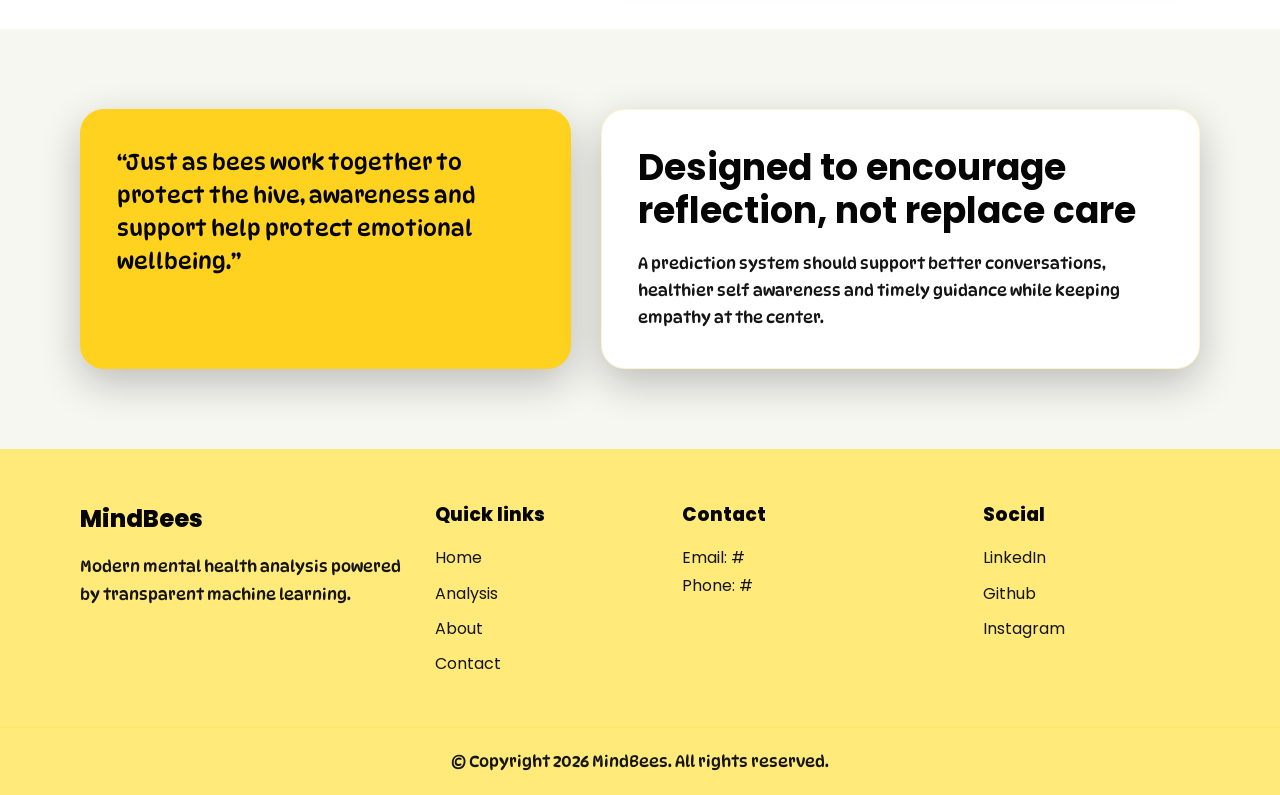
==== commit 7f330115: "Simplify headings, accessibility & bee motion to improve performance and reduce CLS Replace per-lett" ====
--- a/index.html
+++ b/index.html
@@ -12,13 +12,7 @@
     <link rel="preconnect" href="https://fonts.googleapis.com" />
     <link rel="preconnect" href="https://fonts.gstatic.com" crossorigin />
     <link
-      href="https://fonts.googleapis.com/css2?family=DynaPuff:wght@400..700&display=swap"
-      rel="stylesheet"
-    />
-    <link rel="preconnect" href="https://fonts.googleapis.com" />
-    <link rel="preconnect" href="https://fonts.gstatic.com" crossorigin />
-    <link
-      href="https://fonts.googleapis.com/css2?family=Poppins:ital,wght@0,100;0,200;0,300;0,400;0,500;0,600;0,700;0,800;0,900;1,100;1,200;1,300;1,400;1,500;1,600;1,700;1,800;1,900&display=swap"
+      href="https://fonts.googleapis.com/css2?family=DynaPuff:wght@400&family=Poppins:wght@400;600;700;800&display=swap"
       rel="stylesheet"
     />
     <link rel="stylesheet" href="./FrontEnd/style.css" />
@@ -59,53 +53,7 @@
       <section class="hero section" id="home">
         <div class="container hero-grid">
           <article class="hero-content">
-            <h1>
-              <span class="hover-letter">M</span
-              ><span class="hover-letter">e</span
-              ><span class="hover-letter">n</span
-              ><span class="hover-letter">t</span
-              ><span class="hover-letter">a</span
-              ><span class="hover-letter">l</span>
-              <span class="hover-letter">H</span
-              ><span class="hover-letter">e</span
-              ><span class="hover-letter">a</span
-              ><span class="hover-letter">l</span
-              ><span class="hover-letter">t</span
-              ><span class="hover-letter">h</span>
-              <span class="hover-letter">A</span
-              ><span class="hover-letter">n</span
-              ><span class="hover-letter">a</span
-              ><span class="hover-letter">l</span
-              ><span class="hover-letter">y</span
-              ><span class="hover-letter">s</span
-              ><span class="hover-letter">i</span
-              ><span class="hover-letter">s</span>
-              <span class="hover-letter">S</span
-              ><span class="hover-letter">y</span
-              ><span class="hover-letter">s</span
-              ><span class="hover-letter">t</span
-              ><span class="hover-letter">e</span
-              ><span class="hover-letter">m</span>
-              <span class="hover-letter">p</span
-              ><span class="hover-letter">o</span
-              ><span class="hover-letter">w</span
-              ><span class="hover-letter">e</span
-              ><span class="hover-letter">r</span
-              ><span class="hover-letter">e</span
-              ><span class="hover-letter">d</span>
-              <span class="hover-letter">b</span
-              ><span class="hover-letter">y</span>
-              <span class="hover-letter">N</span
-              ><span class="hover-letter">a</span
-              ><span class="hover-letter">i</span
-              ><span class="hover-letter">v</span
-              ><span class="hover-letter">e</span>
-              <span class="hover-letter">B</span
-              ><span class="hover-letter">a</span
-              ><span class="hover-letter">y</span
-              ><span class="hover-letter">e</span
-              ><span class="hover-letter">s</span>
-            </h1>
+            <h1>Mental Health Analysis System powered by Naive Bayes</h1>
             <p class="hero-text">
               A data driven interface for collecting wellness indicators,
               assessing emotions and presenting prediction patterns.
@@ -121,57 +69,7 @@
       <section class="section overview-section" id="about">
         <div class="container split-layout">
           <article class="content-block">
-            <h2>
-              <span class="hover-letter">S</span
-              ><span class="hover-letter">u</span
-              ><span class="hover-letter">p</span
-              ><span class="hover-letter">p</span
-              ><span class="hover-letter">o</span
-              ><span class="hover-letter">r</span
-              ><span class="hover-letter">t</span
-              ><span class="hover-letter">i</span
-              ><span class="hover-letter">n</span
-              ><span class="hover-letter">g</span>
-              <span class="hover-letter">e</span
-              ><span class="hover-letter">a</span
-              ><span class="hover-letter">r</span
-              ><span class="hover-letter">l</span
-              ><span class="hover-letter">y</span>
-              <span class="hover-letter">a</span
-              ><span class="hover-letter">w</span
-              ><span class="hover-letter">a</span
-              ><span class="hover-letter">r</span
-              ><span class="hover-letter">e</span
-              ><span class="hover-letter">n</span
-              ><span class="hover-letter">e</span
-              ><span class="hover-letter">s</span
-              ><span class="hover-letter">s</span>
-              <span class="hover-letter">t</span
-              ><span class="hover-letter">h</span
-              ><span class="hover-letter">r</span
-              ><span class="hover-letter">o</span
-              ><span class="hover-letter">u</span
-              ><span class="hover-letter">g</span
-              ><span class="hover-letter">h</span>
-              <span class="hover-letter">s</span
-              ><span class="hover-letter">t</span
-              ><span class="hover-letter">r</span
-              ><span class="hover-letter">u</span
-              ><span class="hover-letter">c</span
-              ><span class="hover-letter">t</span
-              ><span class="hover-letter">u</span
-              ><span class="hover-letter">r</span
-              ><span class="hover-letter">e</span
-              ><span class="hover-letter">d</span>
-              <span class="hover-letter">a</span
-              ><span class="hover-letter">n</span
-              ><span class="hover-letter">a</span
-              ><span class="hover-letter">l</span
-              ><span class="hover-letter">y</span
-              ><span class="hover-letter">s</span
-              ><span class="hover-letter">i</span
-              ><span class="hover-letter">s</span>
-            </h2>
+            <h2>Supporting early awareness through structured analysis</h2>
             <p>
               Mental health is influenced by emotional, behavioral, social and
               lifestyle factors. A digital analysis system can help organize
@@ -194,41 +92,7 @@
       <section class="section form-section" id="analysis">
         <div class="container analysis-grid">
           <article class="form-copy">
-            <h2>
-              <span class="hover-letter">E</span
-              ><span class="hover-letter">n</span
-              ><span class="hover-letter">t</span
-              ><span class="hover-letter">e</span
-              ><span class="hover-letter">r</span>
-              <span class="hover-letter">a</span>
-              <span class="hover-letter">s</span
-              ><span class="hover-letter">e</span
-              ><span class="hover-letter">n</span
-              ><span class="hover-letter">t</span
-              ><span class="hover-letter">e</span
-              ><span class="hover-letter">n</span
-              ><span class="hover-letter">c</span
-              ><span class="hover-letter">e</span>
-              <span class="hover-letter">f</span
-              ><span class="hover-letter">o</span
-              ><span class="hover-letter">r</span>
-              <span class="hover-letter">w</span
-              ><span class="hover-letter">e</span
-              ><span class="hover-letter">l</span
-              ><span class="hover-letter">l</span
-              ><span class="hover-letter">n</span
-              ><span class="hover-letter">e</span
-              ><span class="hover-letter">s</span
-              ><span class="hover-letter">s</span>
-              <span class="hover-letter">a</span
-              ><span class="hover-letter">n</span
-              ><span class="hover-letter">a</span
-              ><span class="hover-letter">l</span
-              ><span class="hover-letter">y</span
-              ><span class="hover-letter">s</span
-              ><span class="hover-letter">i</span
-              ><span class="hover-letter">s</span>
-            </h2>
+            <h2>Enter a sentence for wellness analysis</h2>
           </article>
 
           <article class="link-card">
@@ -262,52 +126,7 @@
           </article>
 
           <article class="awareness-card">
-            <h2>
-              <span class="hover-letter">D</span
-              ><span class="hover-letter">e</span
-              ><span class="hover-letter">s</span
-              ><span class="hover-letter">i</span
-              ><span class="hover-letter">g</span
-              ><span class="hover-letter">n</span
-              ><span class="hover-letter">e</span
-              ><span class="hover-letter">d</span>
-              <span class="hover-letter">t</span
-              ><span class="hover-letter">o</span>
-              <span class="hover-letter">e</span
-              ><span class="hover-letter">n</span
-              ><span class="hover-letter">c</span
-              ><span class="hover-letter">o</span
-              ><span class="hover-letter">u</span
-              ><span class="hover-letter">r</span
-              ><span class="hover-letter">a</span
-              ><span class="hover-letter">g</span
-              ><span class="hover-letter">e</span>
-              <span class="hover-letter">r</span
-              ><span class="hover-letter">e</span
-              ><span class="hover-letter">f</span
-              ><span class="hover-letter">l</span
-              ><span class="hover-letter">e</span
-              ><span class="hover-letter">c</span
-              ><span class="hover-letter">t</span
-              ><span class="hover-letter">i</span
-              ><span class="hover-letter">o</span
-              ><span class="hover-letter">n</span
-              ><span class="hover-letter">,</span>
-              <span class="hover-letter">n</span
-              ><span class="hover-letter">o</span
-              ><span class="hover-letter">t</span>
-              <span class="hover-letter">r</span
-              ><span class="hover-letter">e</span
-              ><span class="hover-letter">p</span
-              ><span class="hover-letter">l</span
-              ><span class="hover-letter">a</span
-              ><span class="hover-letter">c</span
-              ><span class="hover-letter">e</span>
-              <span class="hover-letter">c</span
-              ><span class="hover-letter">a</span
-              ><span class="hover-letter">r</span
-              ><span class="hover-letter">e</span>
-            </h2>
+            <h2>Designed to encourage reflection, not replace care</h2>
             <p>
               A prediction system should support better conversations, healthier
               self awareness and timely guidance while keeping empathy at the
@@ -323,16 +142,7 @@
     <footer class="site-footer">
       <div class="container footer-grid">
         <section class="footer-brand">
-          <h2>
-            <span class="hover-letter">M</span
-            ><span class="hover-letter">i</span
-            ><span class="hover-letter">n</span
-            ><span class="hover-letter">d</span
-            ><span class="hover-letter">B</span
-            ><span class="hover-letter">e</span
-            ><span class="hover-letter">e</span
-            ><span class="hover-letter">s</span>
-          </h2>
+          <h2>MindBees</h2>
           <p>
             Modern mental health analysis powered by transparent machine
             learning.
@@ -369,7 +179,7 @@
 
       <p class="copyright">© Copyright 2026 MindBees. All rights reserved.</p>
     </footer>
-    <script src="./FrontEnd/script.js"></script>
-    <script src="./FrontEnd/beeMove.js"></script>
+    <script src="./FrontEnd/script.js" defer></script>
+    <script src="./FrontEnd/beeMove.js" defer></script>
   </body>
 </html>
--- a/FrontEnd/style.css
+++ b/FrontEnd/style.css
@@ -22,6 +22,7 @@
     font-size: 62.5%;
     scroll-behavior: smooth;
     font-family: 'Poppins', Arial, Helvetica, sans-serif;
+    text-rendering: optimizeLegibility;
 }
 
 *,
@@ -84,66 +85,16 @@
     line-height: 1.2;
 }
 
-h1 .hover-letter,
-h2 .hover-letter {
-    color: inherit;
-    transition: color 0.35s ease;
-}
-
-h1:hover .hover-letter,
-h2:hover .hover-letter {
+h1,
+h2 {
+    text-wrap: balance;
+    transition: color 0.25s ease;
+}
+
+h1:hover,
+h2:hover {
     color: var(--color-yellow-primary);
 }
-
-.hover-letter:nth-child(1) { transition-delay: 0s; }
-.hover-letter:nth-child(2) { transition-delay: 0.0175s; }
-.hover-letter:nth-child(3) { transition-delay: 0.035s; }
-.hover-letter:nth-child(4) { transition-delay: 0.0525s; }
-.hover-letter:nth-child(5) { transition-delay: 0.07s; }
-.hover-letter:nth-child(6) { transition-delay: 0.0875s; }
-.hover-letter:nth-child(7) { transition-delay: 0.105s; }
-.hover-letter:nth-child(8) { transition-delay: 0.1225s; }
-.hover-letter:nth-child(9) { transition-delay: 0.14s; }
-.hover-letter:nth-child(10) { transition-delay: 0.1575s; }
-.hover-letter:nth-child(11) { transition-delay: 0.175s; }
-.hover-letter:nth-child(12) { transition-delay: 0.1925s; }
-.hover-letter:nth-child(13) { transition-delay: 0.21s; }
-.hover-letter:nth-child(14) { transition-delay: 0.2275s; }
-.hover-letter:nth-child(15) { transition-delay: 0.245s; }
-.hover-letter:nth-child(16) { transition-delay: 0.2625s; }
-.hover-letter:nth-child(17) { transition-delay: 0.28s; }
-.hover-letter:nth-child(18) { transition-delay: 0.2975s; }
-.hover-letter:nth-child(19) { transition-delay: 0.315s; }
-.hover-letter:nth-child(20) { transition-delay: 0.3325s; }
-.hover-letter:nth-child(21) { transition-delay: 0.35s; }
-.hover-letter:nth-child(22) { transition-delay: 0.3675s; }
-.hover-letter:nth-child(23) { transition-delay: 0.385s; }
-.hover-letter:nth-child(24) { transition-delay: 0.4025s; }
-.hover-letter:nth-child(25) { transition-delay: 0.42s; }
-.hover-letter:nth-child(26) { transition-delay: 0.4375s; }
-.hover-letter:nth-child(27) { transition-delay: 0.455s; }
-.hover-letter:nth-child(28) { transition-delay: 0.4725s; }
-.hover-letter:nth-child(29) { transition-delay: 0.49s; }
-.hover-letter:nth-child(30) { transition-delay: 0.5075s; }
-.hover-letter:nth-child(31) { transition-delay: 0.525s; }
-.hover-letter:nth-child(32) { transition-delay: 0.5425s; }
-.hover-letter:nth-child(33) { transition-delay: 0.56s; }
-.hover-letter:nth-child(34) { transition-delay: 0.5775s; }
-.hover-letter:nth-child(35) { transition-delay: 0.595s; }
-.hover-letter:nth-child(36) { transition-delay: 0.6125s; }
-.hover-letter:nth-child(37) { transition-delay: 0.63s; }
-.hover-letter:nth-child(38) { transition-delay: 0.6475s; }
-.hover-letter:nth-child(39) { transition-delay: 0.665s; }
-.hover-letter:nth-child(40) { transition-delay: 0.6825s; }
-.hover-letter:nth-child(41) { transition-delay: 0.7s; }
-.hover-letter:nth-child(42) { transition-delay: 0.7175s; }
-.hover-letter:nth-child(43) { transition-delay: 0.735s; }
-.hover-letter:nth-child(44) { transition-delay: 0.7525s; }
-.hover-letter:nth-child(45) { transition-delay: 0.77s; }
-.hover-letter:nth-child(46) { transition-delay: 0.7875s; }
-.hover-letter:nth-child(47) { transition-delay: 0.805s; }
-.hover-letter:nth-child(48) { transition-delay: 0.8225s; }
-.hover-letter:nth-child(49) { transition-delay: 0.84s; }
 
 .btn {
     display: inline-flex;
@@ -258,7 +209,7 @@
 
 /* -------------------- Hero Section -------------------- */
 .hero {
-    min-height: 86vh;
+    min-height: 70rem;
     display: flex;
     align-items: center;
     background: var(--color-white-primary);
@@ -272,6 +223,7 @@
     color: var(--color-black-primary);
     font-size: 5.8rem;
     line-height: 1.08;
+    max-width: 12ch;
 }
 
 .hero-text {
--- a/FrontEnd/bee.css
+++ b/FrontEnd/bee.css
@@ -95,3 +95,11 @@
     transition-duration: 0.01ms;
   }
 }
+
+@media (max-width: 775px), (prefers-reduced-motion: reduce) {
+  .bee-mascot {
+    --bee-x: 16px;
+    --bee-y: 16px;
+    will-change: auto;
+  }
+}
